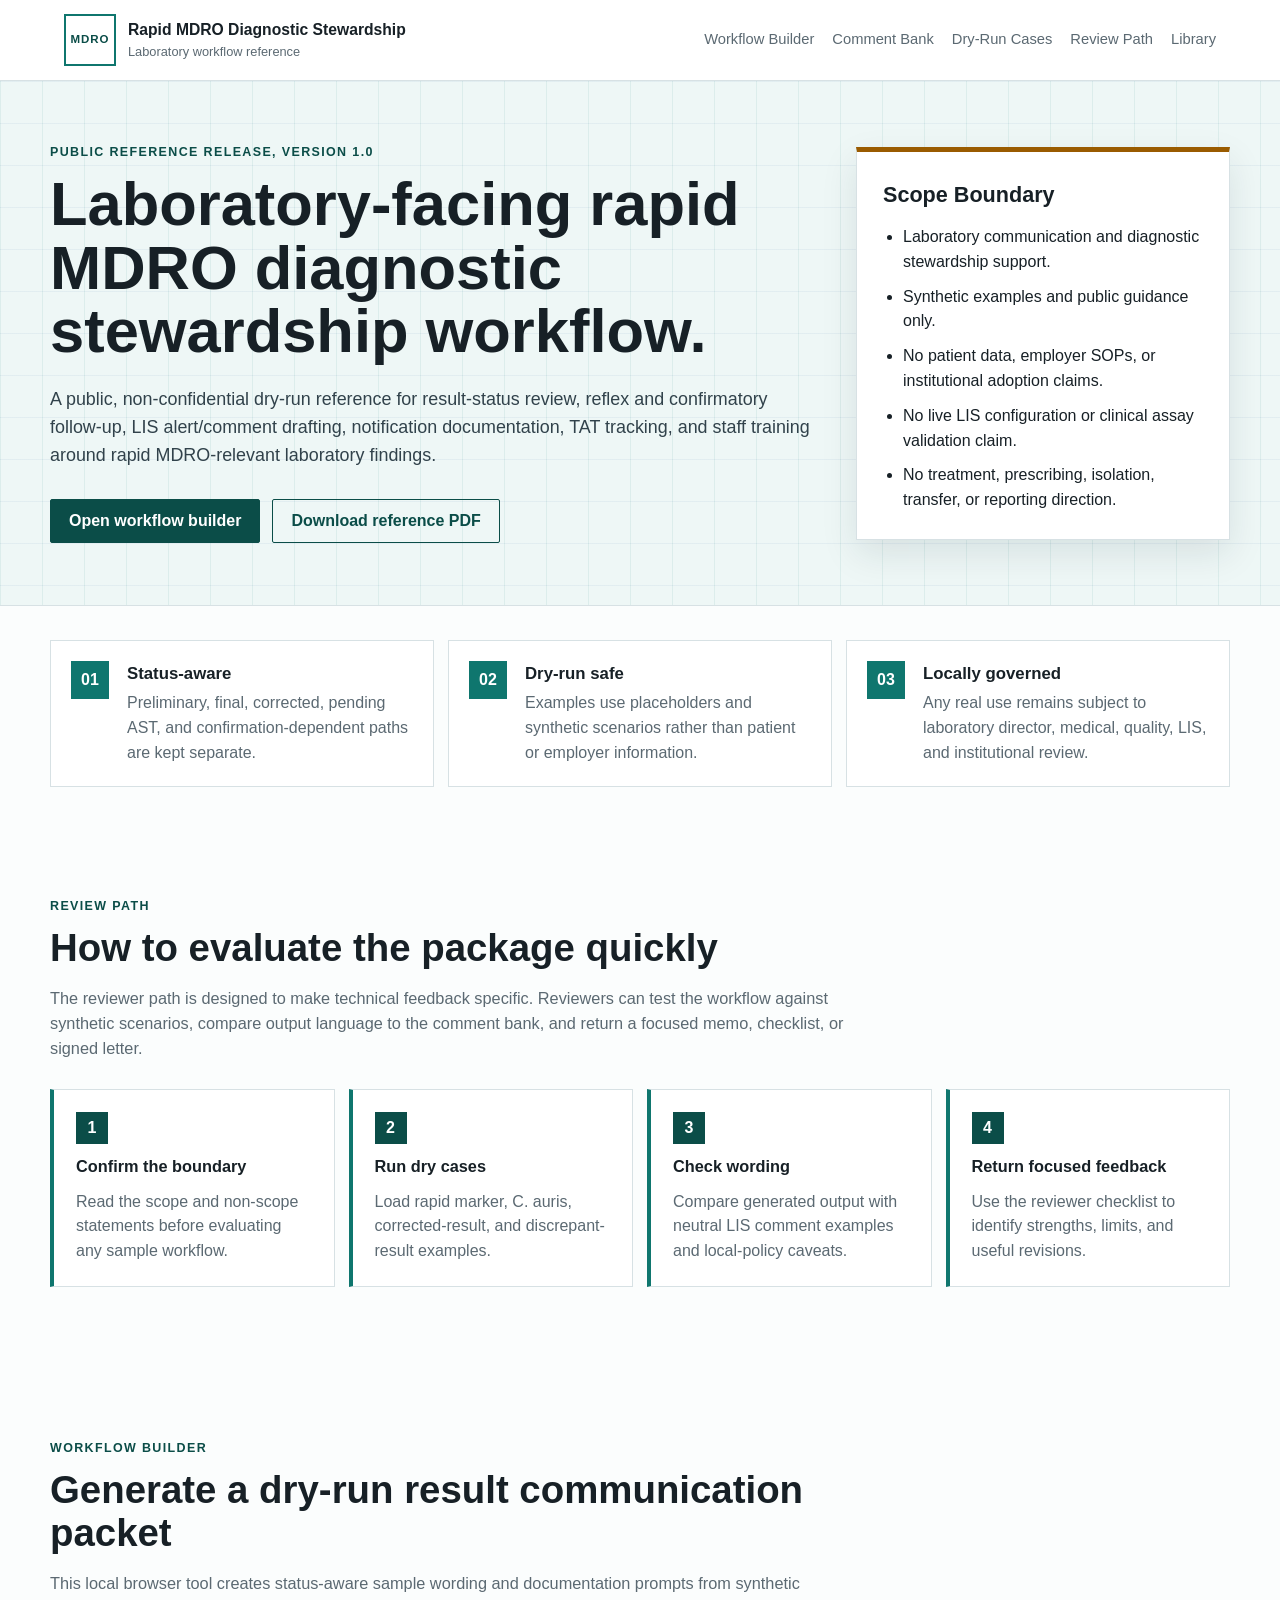
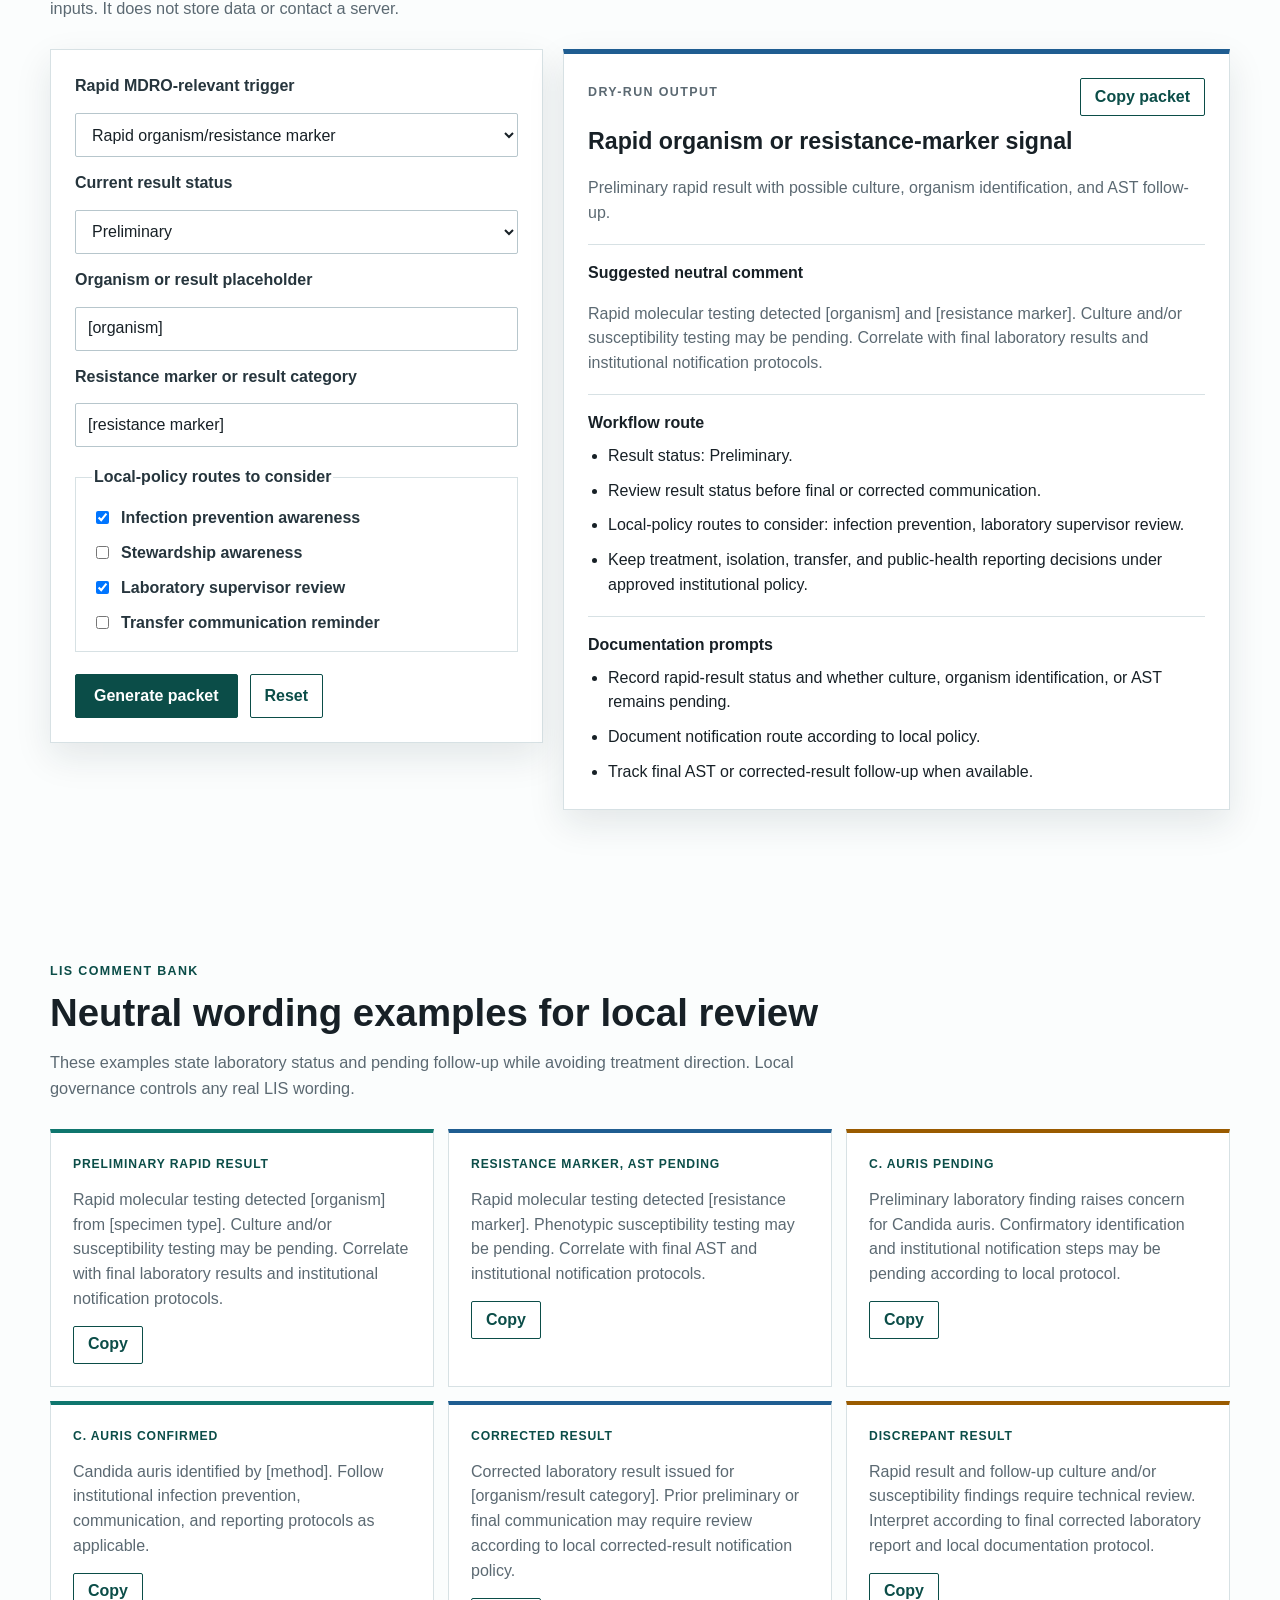
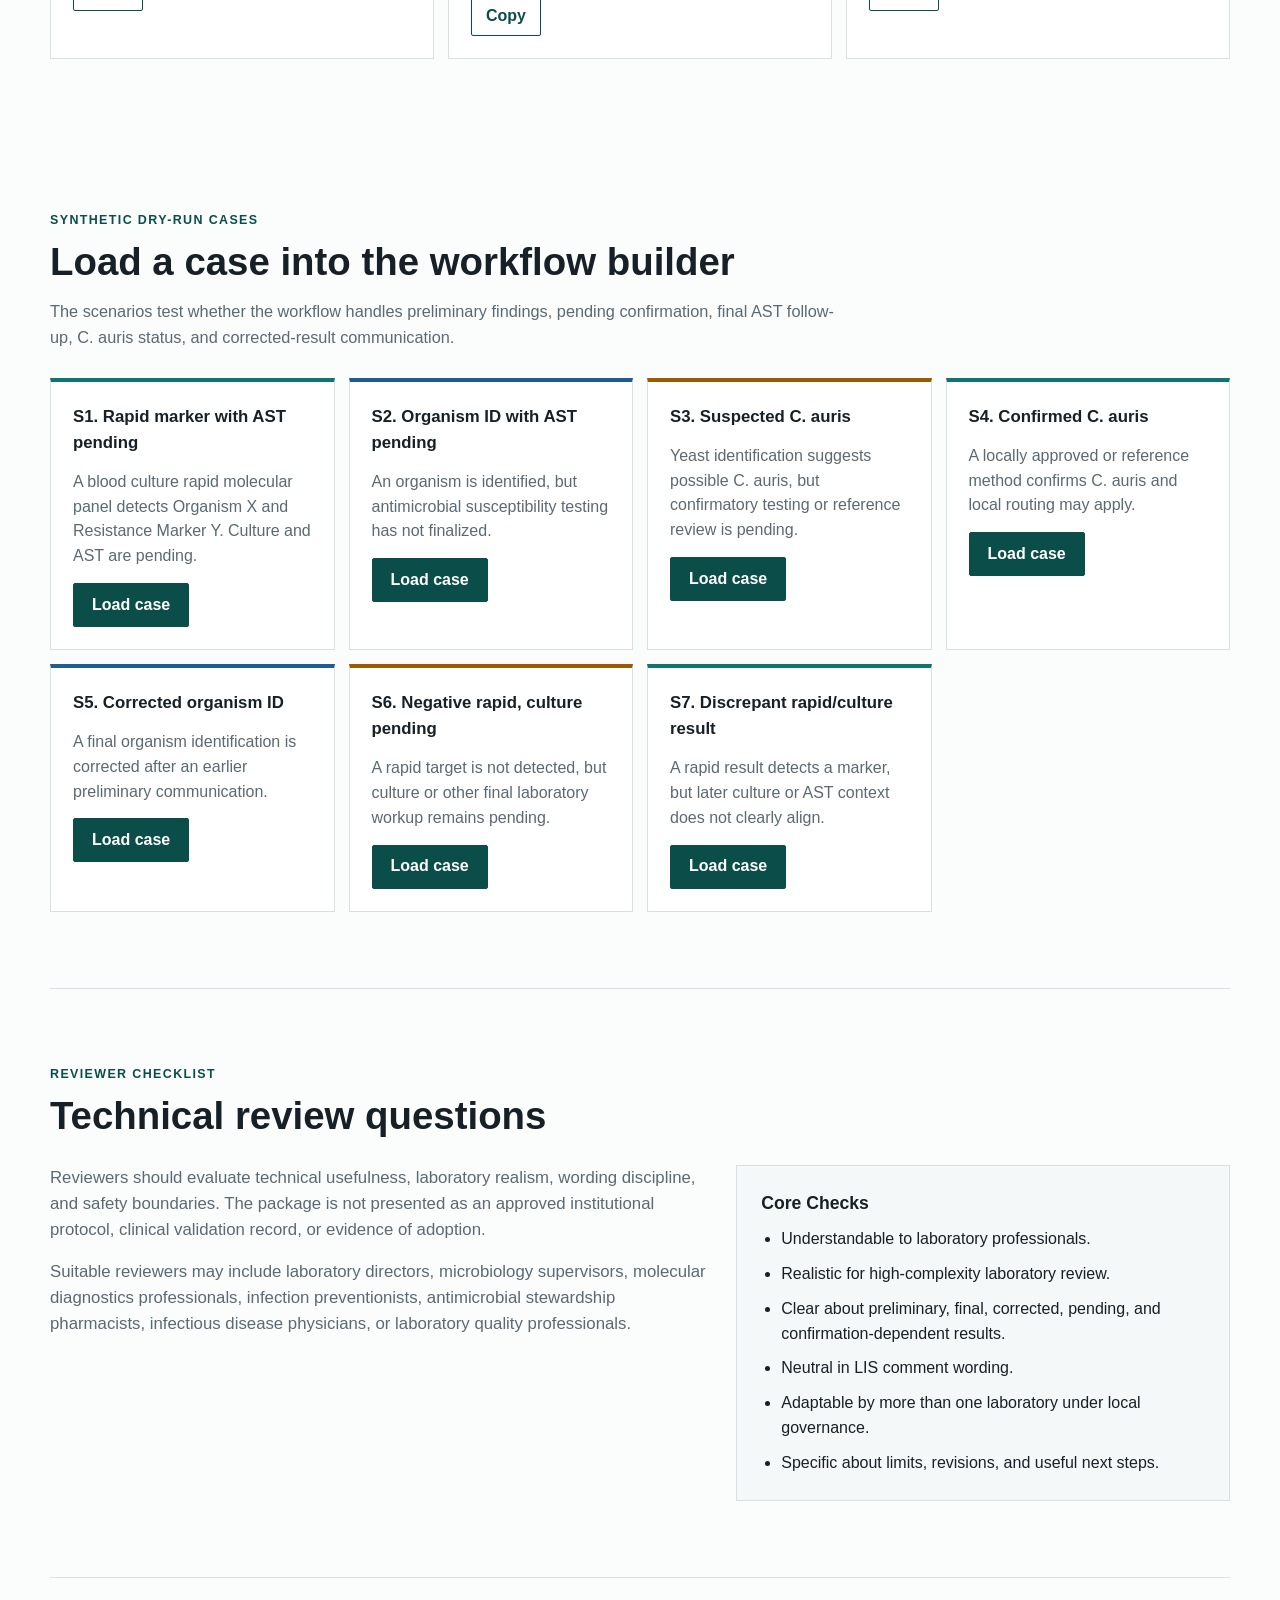
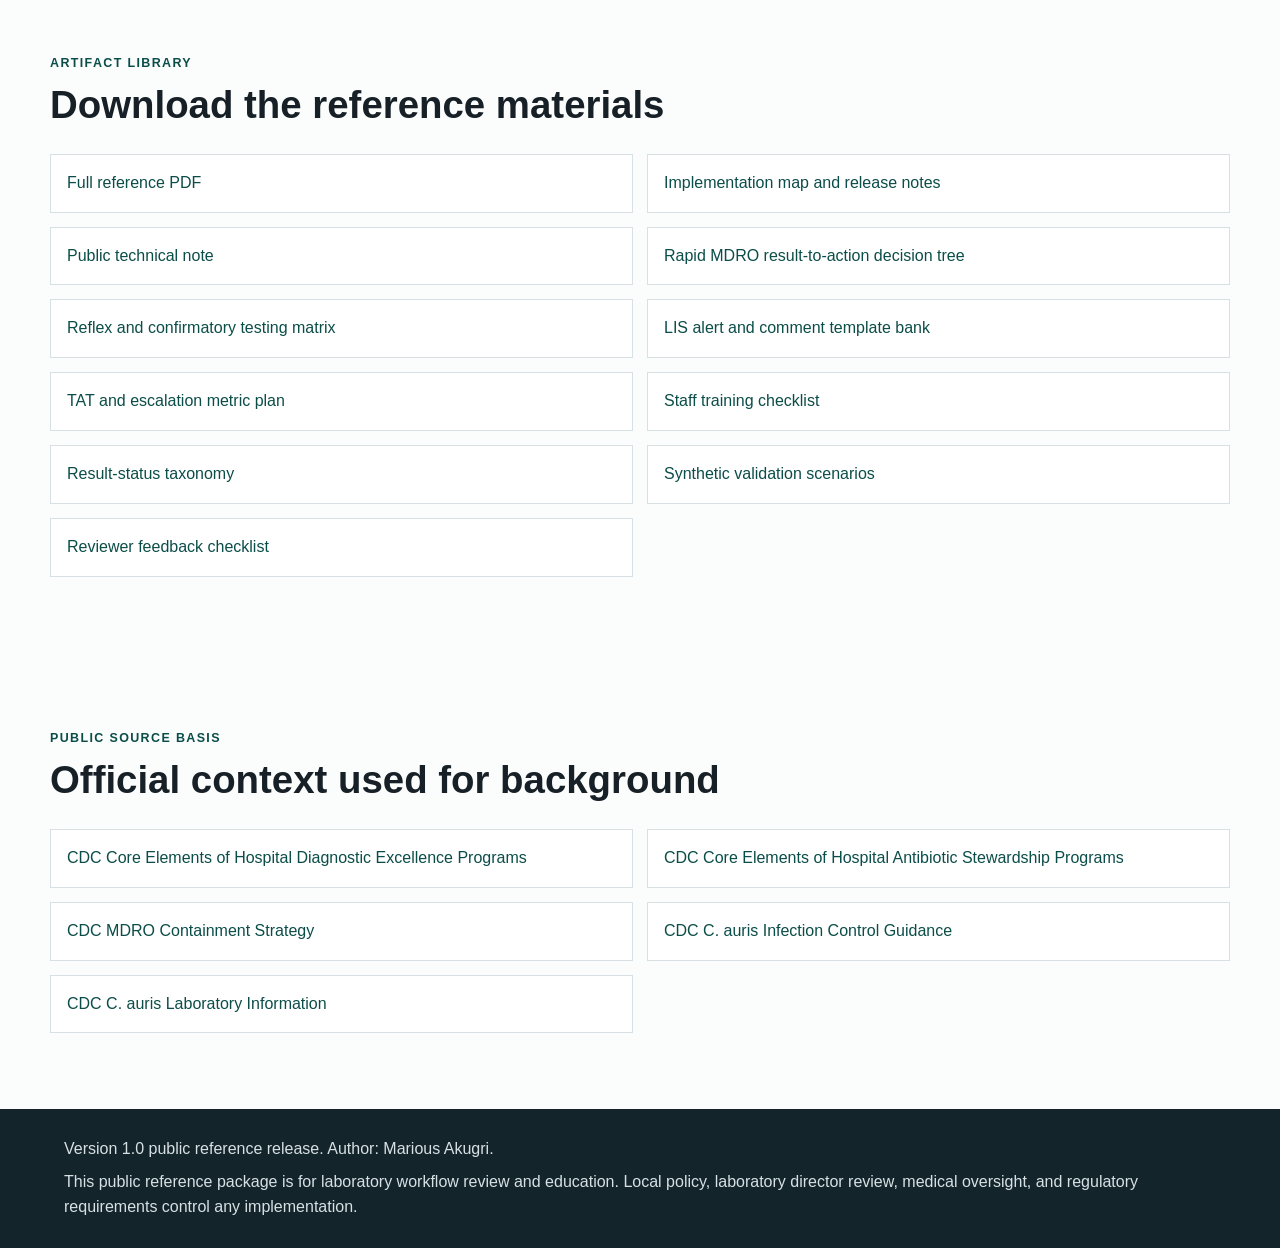
==== index.html @ eff63742 "Initial MDRO stewardship public site" ====
<!doctype html>
<html lang="en">
<head>
  <meta charset="utf-8">
  <meta name="viewport" content="width=device-width, initial-scale=1">
  <title>Rapid MDRO Diagnostic Stewardship Workflow</title>
  <meta name="author" content="Marious Akugri">
  <meta name="theme-color" content="#f4f8f8">
  <meta name="description" content="A laboratory-scoped rapid MDRO diagnostic stewardship workflow, dry-run scenario tool, and LIS alert/comment reference for high-complexity clinical laboratories.">
  <link rel="stylesheet" href="styles.css">
  <script defer src="app.js"></script>
</head>
<body>
  <header class="site-header">
    <a class="brand" href="#top" aria-label="Rapid MDRO Diagnostic Stewardship home">
      <span class="brand-mark" aria-hidden="true">MDRO</span>
      <span>
        <strong>Rapid MDRO Diagnostic Stewardship</strong>
        <small>Laboratory workflow reference</small>
      </span>
    </a>
    <nav aria-label="Primary">
      <a href="#builder">Workflow Builder</a>
      <a href="#comments">Comment Bank</a>
      <a href="#cases">Dry-Run Cases</a>
      <a href="#review-path">Review Path</a>
      <a href="#library">Library</a>
    </nav>
  </header>

  <main id="top">
    <section class="overview-band">
      <div class="overview-grid">
        <div class="overview-copy">
          <p class="eyebrow">Public reference release, version 1.0</p>
          <h1>Laboratory-facing rapid MDRO diagnostic stewardship workflow.</h1>
          <p class="lede">
            A public, non-confidential dry-run reference for result-status review, reflex and
            confirmatory follow-up, LIS alert/comment drafting, notification documentation, TAT
            tracking, and staff training around rapid MDRO-relevant laboratory findings.
          </p>
          <div class="action-row">
            <a class="primary-action" href="#builder">Open workflow builder</a>
            <a class="secondary-action" href="assets/Marious_Akugri_Rapid_MDRO_Diagnostic_Stewardship_Public_Artifact_Suite_v1_0_public_reference_release.pdf">Download reference PDF</a>
          </div>
        </div>
        <aside class="boundary-panel" aria-label="Scope and safety boundary">
          <h2>Scope Boundary</h2>
          <ul>
            <li>Laboratory communication and diagnostic stewardship support.</li>
            <li>Synthetic examples and public guidance only.</li>
            <li>No patient data, employer SOPs, or institutional adoption claims.</li>
            <li>No live LIS configuration or clinical assay validation claim.</li>
            <li>No treatment, prescribing, isolation, transfer, or reporting direction.</li>
          </ul>
        </aside>
      </div>
    </section>

    <section class="content-section summary-strip" aria-label="Current package summary">
      <article>
        <span>01</span>
        <strong>Status-aware</strong>
        <p>Preliminary, final, corrected, pending AST, and confirmation-dependent paths are kept separate.</p>
      </article>
      <article>
        <span>02</span>
        <strong>Dry-run safe</strong>
        <p>Examples use placeholders and synthetic scenarios rather than patient or employer information.</p>
      </article>
      <article>
        <span>03</span>
        <strong>Locally governed</strong>
        <p>Any real use remains subject to laboratory director, medical, quality, LIS, and institutional review.</p>
      </article>
    </section>

    <section class="content-section review-path" id="review-path">
      <div class="section-heading">
        <p class="eyebrow">Review Path</p>
        <h2>How to evaluate the package quickly</h2>
        <p>
          The reviewer path is designed to make technical feedback specific. Reviewers can test
          the workflow against synthetic scenarios, compare output language to the comment bank,
          and return a focused memo, checklist, or signed letter.
        </p>
      </div>

      <div class="path-grid">
        <article>
          <span>1</span>
          <strong>Confirm the boundary</strong>
          <p>Read the scope and non-scope statements before evaluating any sample workflow.</p>
        </article>
        <article>
          <span>2</span>
          <strong>Run dry cases</strong>
          <p>Load rapid marker, C. auris, corrected-result, and discrepant-result examples.</p>
        </article>
        <article>
          <span>3</span>
          <strong>Check wording</strong>
          <p>Compare generated output with neutral LIS comment examples and local-policy caveats.</p>
        </article>
        <article>
          <span>4</span>
          <strong>Return focused feedback</strong>
          <p>Use the reviewer checklist to identify strengths, limits, and useful revisions.</p>
        </article>
      </div>
    </section>

    <section class="content-section" id="builder">
      <div class="section-heading">
        <p class="eyebrow">Workflow Builder</p>
        <h2>Generate a dry-run result communication packet</h2>
        <p>
          This local browser tool creates status-aware sample wording and documentation prompts
          from synthetic inputs. It does not store data or contact a server.
        </p>
      </div>

      <div class="builder-layout">
        <form class="builder-panel" id="workflow-form">
          <label for="trigger">Rapid MDRO-relevant trigger</label>
          <select id="trigger" name="trigger">
            <option value="rapid_marker">Rapid organism/resistance marker</option>
            <option value="ast_pending">Organism identified, AST pending</option>
            <option value="c_auris_pending">Suspected Candida auris, confirmation pending</option>
            <option value="c_auris_confirmed">Confirmed Candida auris result</option>
            <option value="corrected">Corrected or amended laboratory result</option>
            <option value="discrepant">Discrepant rapid/culture-AST finding</option>
            <option value="negative_pending">Negative rapid target, culture pending</option>
          </select>

          <label for="status">Current result status</label>
          <select id="status" name="status">
            <option value="preliminary">Preliminary</option>
            <option value="pending_confirmation">Pending confirmation</option>
            <option value="ast_pending">AST pending</option>
            <option value="final">Final</option>
            <option value="corrected">Corrected</option>
          </select>

          <label for="organism">Organism or result placeholder</label>
          <input id="organism" name="organism" type="text" value="[organism]" maxlength="80">

          <label for="marker">Resistance marker or result category</label>
          <input id="marker" name="marker" type="text" value="[resistance marker]" maxlength="80">

          <fieldset>
            <legend>Local-policy routes to consider</legend>
            <label class="check-row"><input type="checkbox" name="route" value="infection prevention" checked> Infection prevention awareness</label>
            <label class="check-row"><input type="checkbox" name="route" value="antimicrobial stewardship"> Stewardship awareness</label>
            <label class="check-row"><input type="checkbox" name="route" value="laboratory supervisor review" checked> Laboratory supervisor review</label>
            <label class="check-row"><input type="checkbox" name="route" value="transfer communication"> Transfer communication reminder</label>
          </fieldset>

          <div class="button-row">
            <button type="button" id="generate-output">Generate packet</button>
            <button type="button" class="quiet-button" id="reset-builder">Reset</button>
          </div>
        </form>

        <section class="output-panel" aria-live="polite">
          <div class="output-header">
            <p class="eyebrow">Dry-Run Output</p>
            <button type="button" class="quiet-button" data-copy-target="packet-output">Copy packet</button>
          </div>
          <div id="packet-output">
            <h3 id="output-title">Rapid organism or resistance-marker signal</h3>
            <p id="output-summary">Generate a packet to see workflow routing, neutral comment wording, and documentation prompts.</p>
            <div class="output-block">
              <strong>Suggested neutral comment</strong>
              <p id="output-comment">No sample generated yet.</p>
            </div>
            <div class="output-block">
              <strong>Workflow route</strong>
              <ul id="output-route"></ul>
            </div>
            <div class="output-block">
              <strong>Documentation prompts</strong>
              <ul id="output-docs"></ul>
            </div>
          </div>
        </section>
      </div>
    </section>

    <section class="content-section" id="comments">
      <div class="section-heading">
        <p class="eyebrow">LIS Comment Bank</p>
        <h2>Neutral wording examples for local review</h2>
        <p>
          These examples state laboratory status and pending follow-up while avoiding treatment
          direction. Local governance controls any real LIS wording.
        </p>
      </div>

      <div class="comment-bank" id="comment-bank">
        <article>
          <span class="tag">Preliminary rapid result</span>
          <p>Rapid molecular testing detected [organism] from [specimen type]. Culture and/or susceptibility testing may be pending. Correlate with final laboratory results and institutional notification protocols.</p>
          <button type="button" class="quiet-button" data-copy-text="Rapid molecular testing detected [organism] from [specimen type]. Culture and/or susceptibility testing may be pending. Correlate with final laboratory results and institutional notification protocols.">Copy</button>
        </article>
        <article>
          <span class="tag">Resistance marker, AST pending</span>
          <p>Rapid molecular testing detected [resistance marker]. Phenotypic susceptibility testing may be pending. Correlate with final AST and institutional notification protocols.</p>
          <button type="button" class="quiet-button" data-copy-text="Rapid molecular testing detected [resistance marker]. Phenotypic susceptibility testing may be pending. Correlate with final AST and institutional notification protocols.">Copy</button>
        </article>
        <article>
          <span class="tag">C. auris pending</span>
          <p>Preliminary laboratory finding raises concern for Candida auris. Confirmatory identification and institutional notification steps may be pending according to local protocol.</p>
          <button type="button" class="quiet-button" data-copy-text="Preliminary laboratory finding raises concern for Candida auris. Confirmatory identification and institutional notification steps may be pending according to local protocol.">Copy</button>
        </article>
        <article>
          <span class="tag">C. auris confirmed</span>
          <p>Candida auris identified by [method]. Follow institutional infection prevention, communication, and reporting protocols as applicable.</p>
          <button type="button" class="quiet-button" data-copy-text="Candida auris identified by [method]. Follow institutional infection prevention, communication, and reporting protocols as applicable.">Copy</button>
        </article>
        <article>
          <span class="tag">Corrected result</span>
          <p>Corrected laboratory result issued for [organism/result category]. Prior preliminary or final communication may require review according to local corrected-result notification policy.</p>
          <button type="button" class="quiet-button" data-copy-text="Corrected laboratory result issued for [organism/result category]. Prior preliminary or final communication may require review according to local corrected-result notification policy.">Copy</button>
        </article>
        <article>
          <span class="tag">Discrepant result</span>
          <p>Rapid result and follow-up culture and/or susceptibility findings require technical review. Interpret according to final corrected laboratory report and local documentation protocol.</p>
          <button type="button" class="quiet-button" data-copy-text="Rapid result and follow-up culture and/or susceptibility findings require technical review. Interpret according to final corrected laboratory report and local documentation protocol.">Copy</button>
        </article>
      </div>
    </section>

    <section class="content-section" id="cases">
      <div class="section-heading">
        <p class="eyebrow">Synthetic Dry-Run Cases</p>
        <h2>Load a case into the workflow builder</h2>
        <p>
          The scenarios test whether the workflow handles preliminary findings, pending
          confirmation, final AST follow-up, C. auris status, and corrected-result communication.
        </p>
      </div>

      <div class="case-grid">
        <article>
          <h3>S1. Rapid marker with AST pending</h3>
          <p>A blood culture rapid molecular panel detects Organism X and Resistance Marker Y. Culture and AST are pending.</p>
          <button type="button" data-load-case="rapid_marker">Load case</button>
        </article>
        <article>
          <h3>S2. Organism ID with AST pending</h3>
          <p>An organism is identified, but antimicrobial susceptibility testing has not finalized.</p>
          <button type="button" data-load-case="ast_pending">Load case</button>
        </article>
        <article>
          <h3>S3. Suspected C. auris</h3>
          <p>Yeast identification suggests possible C. auris, but confirmatory testing or reference review is pending.</p>
          <button type="button" data-load-case="c_auris_pending">Load case</button>
        </article>
        <article>
          <h3>S4. Confirmed C. auris</h3>
          <p>A locally approved or reference method confirms C. auris and local routing may apply.</p>
          <button type="button" data-load-case="c_auris_confirmed">Load case</button>
        </article>
        <article>
          <h3>S5. Corrected organism ID</h3>
          <p>A final organism identification is corrected after an earlier preliminary communication.</p>
          <button type="button" data-load-case="corrected">Load case</button>
        </article>
        <article>
          <h3>S6. Negative rapid, culture pending</h3>
          <p>A rapid target is not detected, but culture or other final laboratory workup remains pending.</p>
          <button type="button" data-load-case="negative_pending">Load case</button>
        </article>
        <article>
          <h3>S7. Discrepant rapid/culture result</h3>
          <p>A rapid result detects a marker, but later culture or AST context does not clearly align.</p>
          <button type="button" data-load-case="discrepant">Load case</button>
        </article>
      </div>
    </section>

    <section class="content-section" id="review">
      <div class="section-heading">
        <p class="eyebrow">Reviewer Checklist</p>
        <h2>Technical review questions</h2>
      </div>
      <div class="review-layout">
        <div class="review-copy">
          <p>
            Reviewers should evaluate technical usefulness, laboratory realism, wording discipline,
            and safety boundaries. The package is not presented as an approved institutional
            protocol, clinical validation record, or evidence of adoption.
          </p>
          <p>
            Suitable reviewers may include laboratory directors, microbiology supervisors,
            molecular diagnostics professionals, infection preventionists, antimicrobial stewardship
            pharmacists, infectious disease physicians, or laboratory quality professionals.
          </p>
        </div>
        <div class="checklist-panel">
          <h3>Core Checks</h3>
          <ul>
            <li>Understandable to laboratory professionals.</li>
            <li>Realistic for high-complexity laboratory review.</li>
            <li>Clear about preliminary, final, corrected, pending, and confirmation-dependent results.</li>
            <li>Neutral in LIS comment wording.</li>
            <li>Adaptable by more than one laboratory under local governance.</li>
            <li>Specific about limits, revisions, and useful next steps.</li>
          </ul>
        </div>
      </div>
    </section>

    <section class="content-section" id="library">
      <div class="section-heading">
        <p class="eyebrow">Artifact Library</p>
        <h2>Download the reference materials</h2>
      </div>
      <div class="library-list">
        <a href="assets/Marious_Akugri_Rapid_MDRO_Diagnostic_Stewardship_Public_Artifact_Suite_v1_0_public_reference_release.pdf">Full reference PDF</a>
        <a href="assets/00_implementation_map_and_release_notes.md">Implementation map and release notes</a>
        <a href="assets/01_public_technical_note.md">Public technical note</a>
        <a href="assets/02_rapid_mdro_result_to_action_decision_tree.md">Rapid MDRO result-to-action decision tree</a>
        <a href="assets/03_reflex_confirmatory_testing_matrix.md">Reflex and confirmatory testing matrix</a>
        <a href="assets/04_lis_alert_comment_templates.md">LIS alert and comment template bank</a>
        <a href="assets/05_tat_escalation_metric_plan.md">TAT and escalation metric plan</a>
        <a href="assets/06_staff_training_checklist.md">Staff training checklist</a>
        <a href="assets/07_result_status_taxonomy.md">Result-status taxonomy</a>
        <a href="assets/08_synthetic_validation_scenarios.md">Synthetic validation scenarios</a>
        <a href="assets/09_reviewer_feedback_checklist.md">Reviewer feedback checklist</a>
      </div>
    </section>

    <section class="content-section" id="sources">
      <div class="section-heading">
        <p class="eyebrow">Public Source Basis</p>
        <h2>Official context used for background</h2>
      </div>
      <div class="source-list">
        <a href="https://www.cdc.gov/patient-safety/hcp/hospital-dx-excellence/index.html">CDC Core Elements of Hospital Diagnostic Excellence Programs</a>
        <a href="https://www.cdc.gov/antibiotic-use/hcp/core-elements/hospital.html">CDC Core Elements of Hospital Antibiotic Stewardship Programs</a>
        <a href="https://www.cdc.gov/healthcare-associated-infections/php/preventing-mdros/mdro-containment-strategy.html">CDC MDRO Containment Strategy</a>
        <a href="https://www.cdc.gov/candida-auris/hcp/infection-control/index.html">CDC C. auris Infection Control Guidance</a>
        <a href="https://www.cdc.gov/candida-auris/hcp/laboratories/index.html">CDC C. auris Laboratory Information</a>
      </div>
    </section>
  </main>

  <footer class="site-footer">
    <p>Version 1.0 public reference release. Author: Marious Akugri.</p>
    <p>This public reference package is for laboratory workflow review and education. Local policy, laboratory director review, medical oversight, and regulatory requirements control any implementation.</p>
  </footer>
</body>
</html>
---- styles.css ----
:root {
  --ink: #172026;
  --muted: #5b6972;
  --line: #d7e1e4;
  --paper: #ffffff;
  --soft: #f5f8f8;
  --wash: #eef7f6;
  --teal: #0f766e;
  --teal-dark: #0b4d48;
  --blue: #1f5d91;
  --amber: #9a5b00;
  --red: #9f2f2f;
  --shadow: 0 14px 34px rgba(18, 39, 48, 0.1);
}

* {
  box-sizing: border-box;
}

html {
  scroll-behavior: smooth;
}

body {
  margin: 0;
  color: var(--ink);
  background: #fbfdfd;
  font-family: Arial, Helvetica, sans-serif;
  line-height: 1.55;
}

a {
  color: inherit;
}

button,
select,
input {
  font: inherit;
}

.site-header {
  position: sticky;
  top: 0;
  z-index: 10;
  display: flex;
  align-items: center;
  justify-content: space-between;
  gap: 24px;
  padding: 14px clamp(18px, 5vw, 64px);
  background: rgba(255, 255, 255, 0.97);
  border-bottom: 1px solid var(--line);
  backdrop-filter: blur(12px);
}

.brand {
  display: inline-flex;
  align-items: center;
  gap: 12px;
  min-width: 292px;
  text-decoration: none;
}

.brand-mark {
  display: grid;
  place-items: center;
  width: 52px;
  height: 52px;
  border: 2px solid var(--teal);
  color: var(--teal-dark);
  font-size: 0.72rem;
  font-weight: 800;
  letter-spacing: 0.08em;
}

.brand strong,
.brand small {
  display: block;
}

.brand strong {
  font-size: 0.98rem;
}

.brand small {
  color: var(--muted);
  font-size: 0.8rem;
}

nav {
  display: flex;
  align-items: center;
  gap: 18px;
  color: var(--muted);
  font-size: 0.92rem;
  white-space: nowrap;
}

nav a {
  padding: 4px 0;
  border-bottom: 2px solid transparent;
  text-decoration: none;
}

nav a:hover {
  color: var(--teal-dark);
  border-bottom-color: var(--teal);
}

.overview-band {
  background:
    linear-gradient(90deg, rgba(15, 118, 110, 0.08) 0, rgba(15, 118, 110, 0.08) 1px, transparent 1px),
    linear-gradient(180deg, rgba(31, 93, 145, 0.06) 0, rgba(31, 93, 145, 0.06) 1px, transparent 1px),
    var(--wash);
  background-size: 42px 42px;
  border-bottom: 1px solid var(--line);
}

.overview-grid {
  display: grid;
  grid-template-columns: minmax(0, 1.4fr) minmax(320px, 0.68fr);
  gap: 36px;
  align-items: center;
  width: min(1180px, calc(100% - 40px));
  min-height: 520px;
  margin: 0 auto;
  padding: 62px 0;
}

.overview-copy h1 {
  max-width: 850px;
  margin: 0;
  font-size: clamp(2.25rem, 4.8vw, 4.4rem);
  line-height: 1.03;
  font-weight: 800;
  letter-spacing: 0;
}

.eyebrow {
  margin: 0 0 10px;
  color: var(--teal-dark);
  font-size: 0.78rem;
  font-weight: 800;
  letter-spacing: 0.11em;
  text-transform: uppercase;
}

.lede {
  max-width: 760px;
  margin: 24px 0 0;
  color: #31424b;
  font-size: 1.12rem;
}

.action-row,
.button-row {
  display: flex;
  flex-wrap: wrap;
  gap: 12px;
  margin-top: 30px;
}

.primary-action,
.secondary-action,
button {
  display: inline-flex;
  align-items: center;
  justify-content: center;
  min-height: 44px;
  padding: 0 18px;
  border: 1px solid var(--teal-dark);
  border-radius: 2px;
  text-decoration: none;
  font-weight: 700;
  cursor: pointer;
}

.primary-action,
button {
  color: #fff;
  background: var(--teal-dark);
}

.secondary-action,
.quiet-button {
  color: var(--teal-dark);
  background: transparent;
}

.quiet-button {
  min-height: 38px;
  padding: 0 14px;
}

.boundary-panel {
  background: var(--paper);
  border: 1px solid var(--line);
  border-top: 5px solid var(--amber);
  box-shadow: var(--shadow);
  padding: 26px;
}

.boundary-panel h2 {
  margin: 0 0 14px;
  font-size: 1.35rem;
}

.boundary-panel ul,
.checklist-panel ul,
.output-block ul {
  margin: 0;
  padding-left: 20px;
}

.boundary-panel li + li,
.checklist-panel li + li,
.output-block li + li {
  margin-top: 10px;
}

.content-section {
  width: min(1180px, calc(100% - 40px));
  margin: 0 auto;
  padding: 76px 0;
}

.section-heading {
  max-width: 800px;
  margin-bottom: 28px;
}

.section-heading h2 {
  margin: 0;
  font-size: clamp(1.7rem, 3vw, 2.55rem);
  line-height: 1.12;
}

.section-heading p:not(.eyebrow) {
  color: var(--muted);
  font-size: 1.02rem;
}

.summary-strip {
  display: grid;
  grid-template-columns: repeat(3, minmax(0, 1fr));
  gap: 14px;
  padding-top: 34px;
  padding-bottom: 34px;
}

.summary-strip article {
  display: grid;
  grid-template-columns: 42px minmax(0, 1fr);
  gap: 4px 14px;
  align-items: start;
  min-height: 132px;
  padding: 20px;
  background: var(--paper);
  border: 1px solid var(--line);
}

.summary-strip span {
  grid-row: span 2;
  display: grid;
  place-items: center;
  width: 38px;
  height: 38px;
  color: #fff;
  background: var(--teal);
  font-weight: 800;
}

.summary-strip strong {
  font-size: 1.05rem;
}

.path-grid {
  display: grid;
  grid-template-columns: repeat(4, minmax(0, 1fr));
  gap: 14px;
}

.path-grid article {
  display: grid;
  gap: 10px;
  align-content: start;
  min-height: 178px;
  padding: 22px;
  background: var(--paper);
  border: 1px solid var(--line);
  border-left: 4px solid var(--teal);
}

.path-grid span {
  display: grid;
  place-items: center;
  width: 32px;
  height: 32px;
  color: #fff;
  background: var(--teal-dark);
  font-weight: 800;
}

.path-grid strong {
  font-size: 1.02rem;
}

.summary-strip p,
.path-grid p,
.comment-bank p,
.case-grid p,
.review-copy p,
.source-list a,
.library-list a,
.site-footer p {
  margin: 0;
  color: var(--muted);
}

.builder-layout {
  display: grid;
  grid-template-columns: minmax(320px, 0.85fr) minmax(0, 1.15fr);
  gap: 20px;
  align-items: start;
}

.builder-panel,
.output-panel {
  background: var(--paper);
  border: 1px solid var(--line);
  box-shadow: var(--shadow);
}

.builder-panel {
  display: grid;
  gap: 14px;
  padding: 24px;
}

.builder-panel label,
.builder-panel legend {
  color: #26353d;
  font-weight: 700;
}

.builder-panel select,
.builder-panel input[type="text"] {
  width: 100%;
  min-height: 44px;
  padding: 0 12px;
  color: var(--ink);
  background: #fff;
  border: 1px solid #b7c6cc;
  border-radius: 2px;
}

.builder-panel fieldset {
  display: grid;
  gap: 10px;
  margin: 4px 0 0;
  padding: 16px;
  border: 1px solid var(--line);
}

.check-row {
  display: flex;
  align-items: flex-start;
  gap: 9px;
  color: var(--muted);
  font-weight: 400;
}

.check-row input {
  margin-top: 5px;
}

.builder-panel .button-row {
  margin-top: 8px;
}

.output-panel {
  min-height: 100%;
  padding: 24px;
  border-top: 5px solid var(--blue);
}

.output-header {
  display: flex;
  align-items: center;
  justify-content: space-between;
  gap: 16px;
  margin-bottom: 8px;
}

.output-panel h3 {
  margin: 0 0 8px;
  font-size: 1.45rem;
}

.output-panel p {
  color: var(--muted);
}

.output-block {
  margin-top: 18px;
  padding-top: 16px;
  border-top: 1px solid var(--line);
}

.output-block strong {
  display: block;
  margin-bottom: 8px;
}

.comment-bank,
.case-grid,
.library-list,
.source-list {
  display: grid;
  gap: 14px;
}

.comment-bank {
  grid-template-columns: repeat(3, minmax(0, 1fr));
}

.comment-bank article,
.case-grid article {
  display: grid;
  gap: 14px;
  align-content: start;
  min-height: 220px;
  padding: 22px;
  background: var(--paper);
  border: 1px solid var(--line);
}

.comment-bank article:nth-child(3n + 1),
.case-grid article:nth-child(3n + 1) {
  border-top: 4px solid var(--teal);
}

.comment-bank article:nth-child(3n + 2),
.case-grid article:nth-child(3n + 2) {
  border-top: 4px solid var(--blue);
}

.comment-bank article:nth-child(3n),
.case-grid article:nth-child(3n) {
  border-top: 4px solid var(--amber);
}

.tag {
  display: inline-flex;
  width: fit-content;
  color: var(--teal-dark);
  font-size: 0.76rem;
  font-weight: 800;
  letter-spacing: 0.07em;
  text-transform: uppercase;
}

.case-grid {
  grid-template-columns: repeat(4, minmax(0, 1fr));
}

.case-grid h3 {
  margin: 0;
  font-size: 1.05rem;
}

.case-grid button,
.comment-bank button {
  align-self: end;
  justify-self: start;
}

#review {
  border-top: 1px solid var(--line);
  border-bottom: 1px solid var(--line);
}

.review-layout {
  display: grid;
  grid-template-columns: minmax(0, 1fr) minmax(320px, 0.75fr);
  gap: 28px;
}

.review-copy {
  display: grid;
  gap: 16px;
  align-content: start;
  font-size: 1.05rem;
}

.checklist-panel {
  background: var(--soft);
  border: 1px solid var(--line);
  padding: 24px;
}

.checklist-panel h3 {
  margin: 0 0 10px;
  font-size: 1.1rem;
}

.library-list,
.source-list {
  grid-template-columns: repeat(2, minmax(0, 1fr));
}

.library-list a,
.source-list a {
  display: block;
  min-height: 58px;
  padding: 16px;
  color: var(--teal-dark);
  background: var(--paper);
  border: 1px solid var(--line);
  text-decoration: none;
}

.library-list a:hover,
.source-list a:hover {
  border-color: var(--teal);
}

.site-footer {
  display: grid;
  gap: 8px;
  padding: 28px clamp(20px, 5vw, 64px);
  background: #14242b;
}

.site-footer p {
  max-width: 1180px;
  color: #d7e1e4;
}

@media (max-width: 1040px) {
  .site-header {
    align-items: flex-start;
    flex-direction: column;
  }

  nav {
    width: 100%;
    overflow-x: auto;
    padding-bottom: 4px;
  }

  .overview-grid,
  .builder-layout,
  .review-layout {
    grid-template-columns: 1fr;
  }

  .comment-bank {
    grid-template-columns: repeat(2, minmax(0, 1fr));
  }

  .case-grid {
    grid-template-columns: repeat(2, minmax(0, 1fr));
  }

  .path-grid {
    grid-template-columns: repeat(2, minmax(0, 1fr));
  }
}

@media (max-width: 720px) {
  .brand {
    min-width: 0;
  }

  nav {
    flex-wrap: wrap;
    gap: 8px 14px;
    overflow-x: visible;
    white-space: normal;
  }

  nav a {
    font-size: 0.9rem;
  }

  .overview-grid,
  .content-section {
    width: min(100% - 28px, 1180px);
  }

  .overview-grid {
    min-height: auto;
    padding: 50px 0;
  }

  .overview-copy h1 {
    font-size: clamp(2.15rem, 11vw, 2.9rem);
  }

  .summary-strip,
  .path-grid,
  .comment-bank,
  .case-grid,
  .library-list,
  .source-list {
    grid-template-columns: 1fr;
  }

  .summary-strip article,
  .comment-bank article,
  .case-grid article {
    min-height: 0;
  }

  .content-section {
    padding: 58px 0;
  }

  .output-header {
    align-items: flex-start;
    flex-direction: column;
  }

  .primary-action,
  .secondary-action,
  button {
    width: 100%;
  }
}
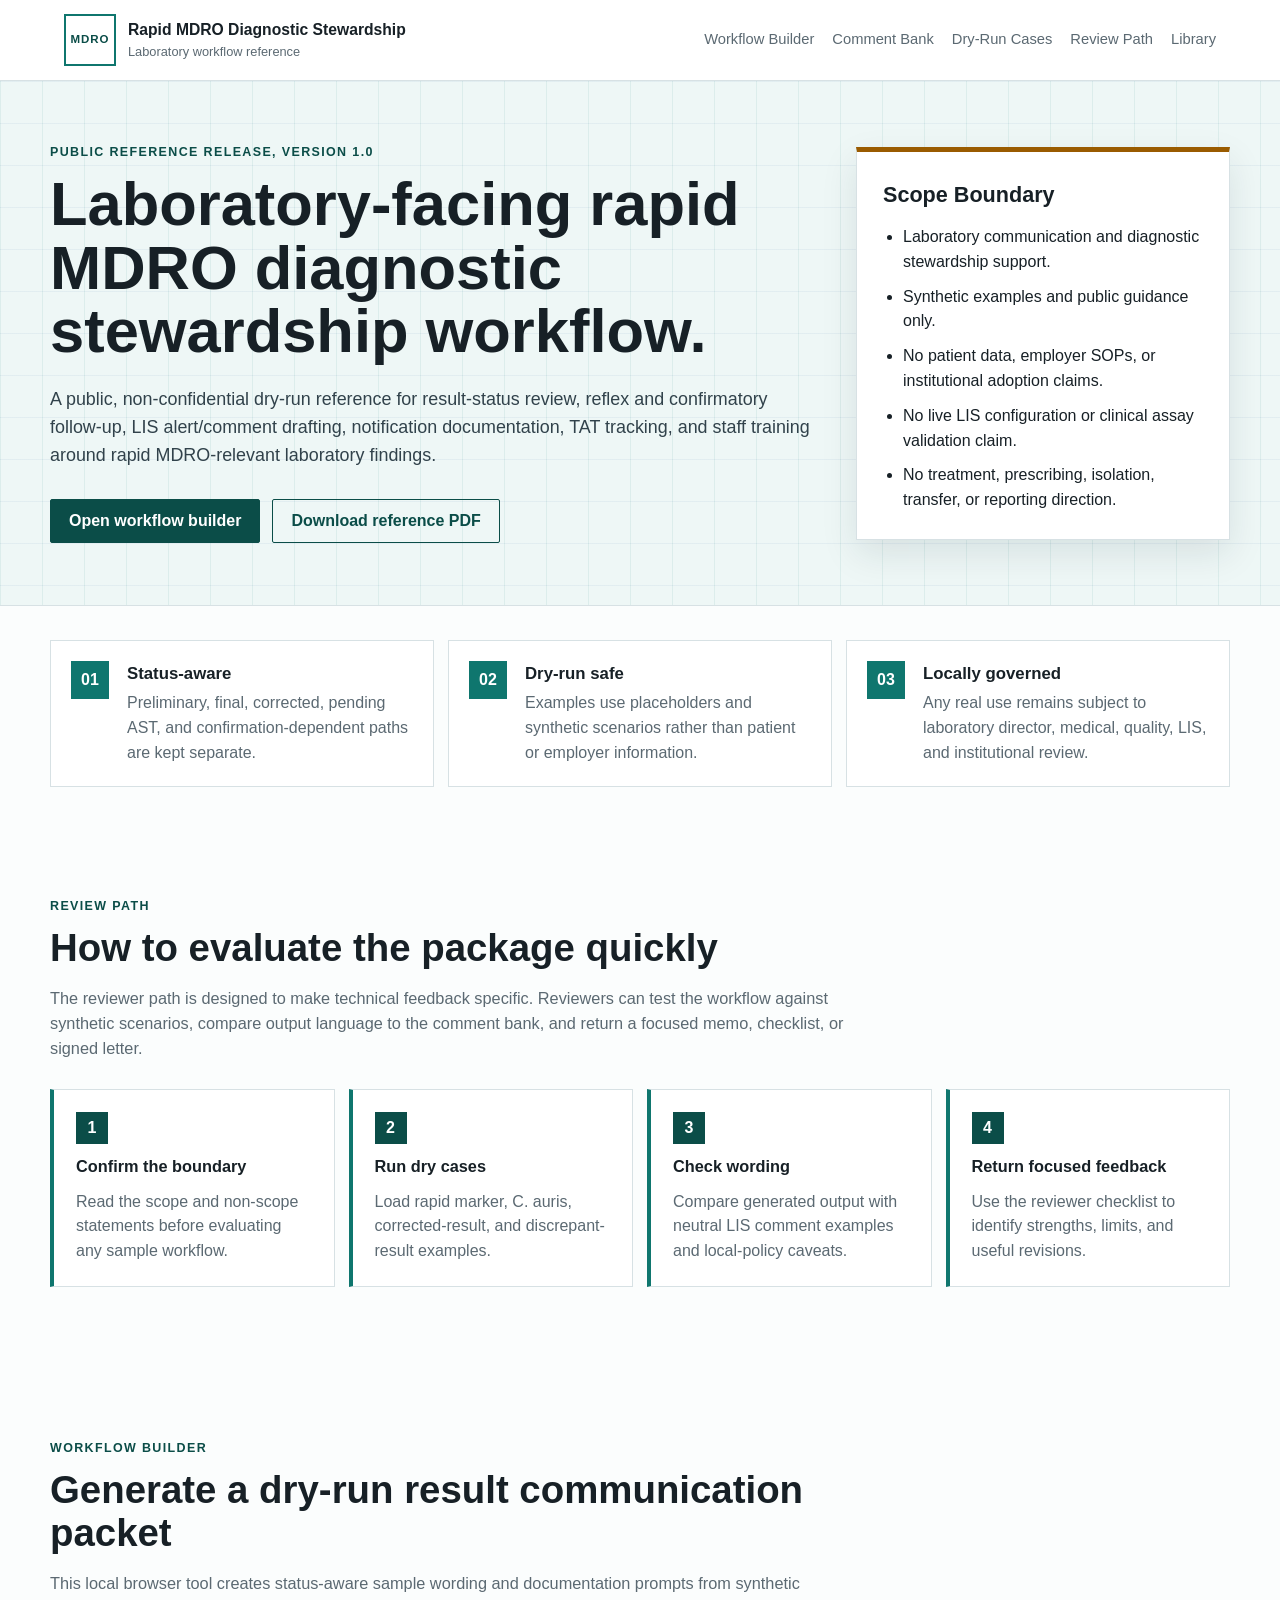
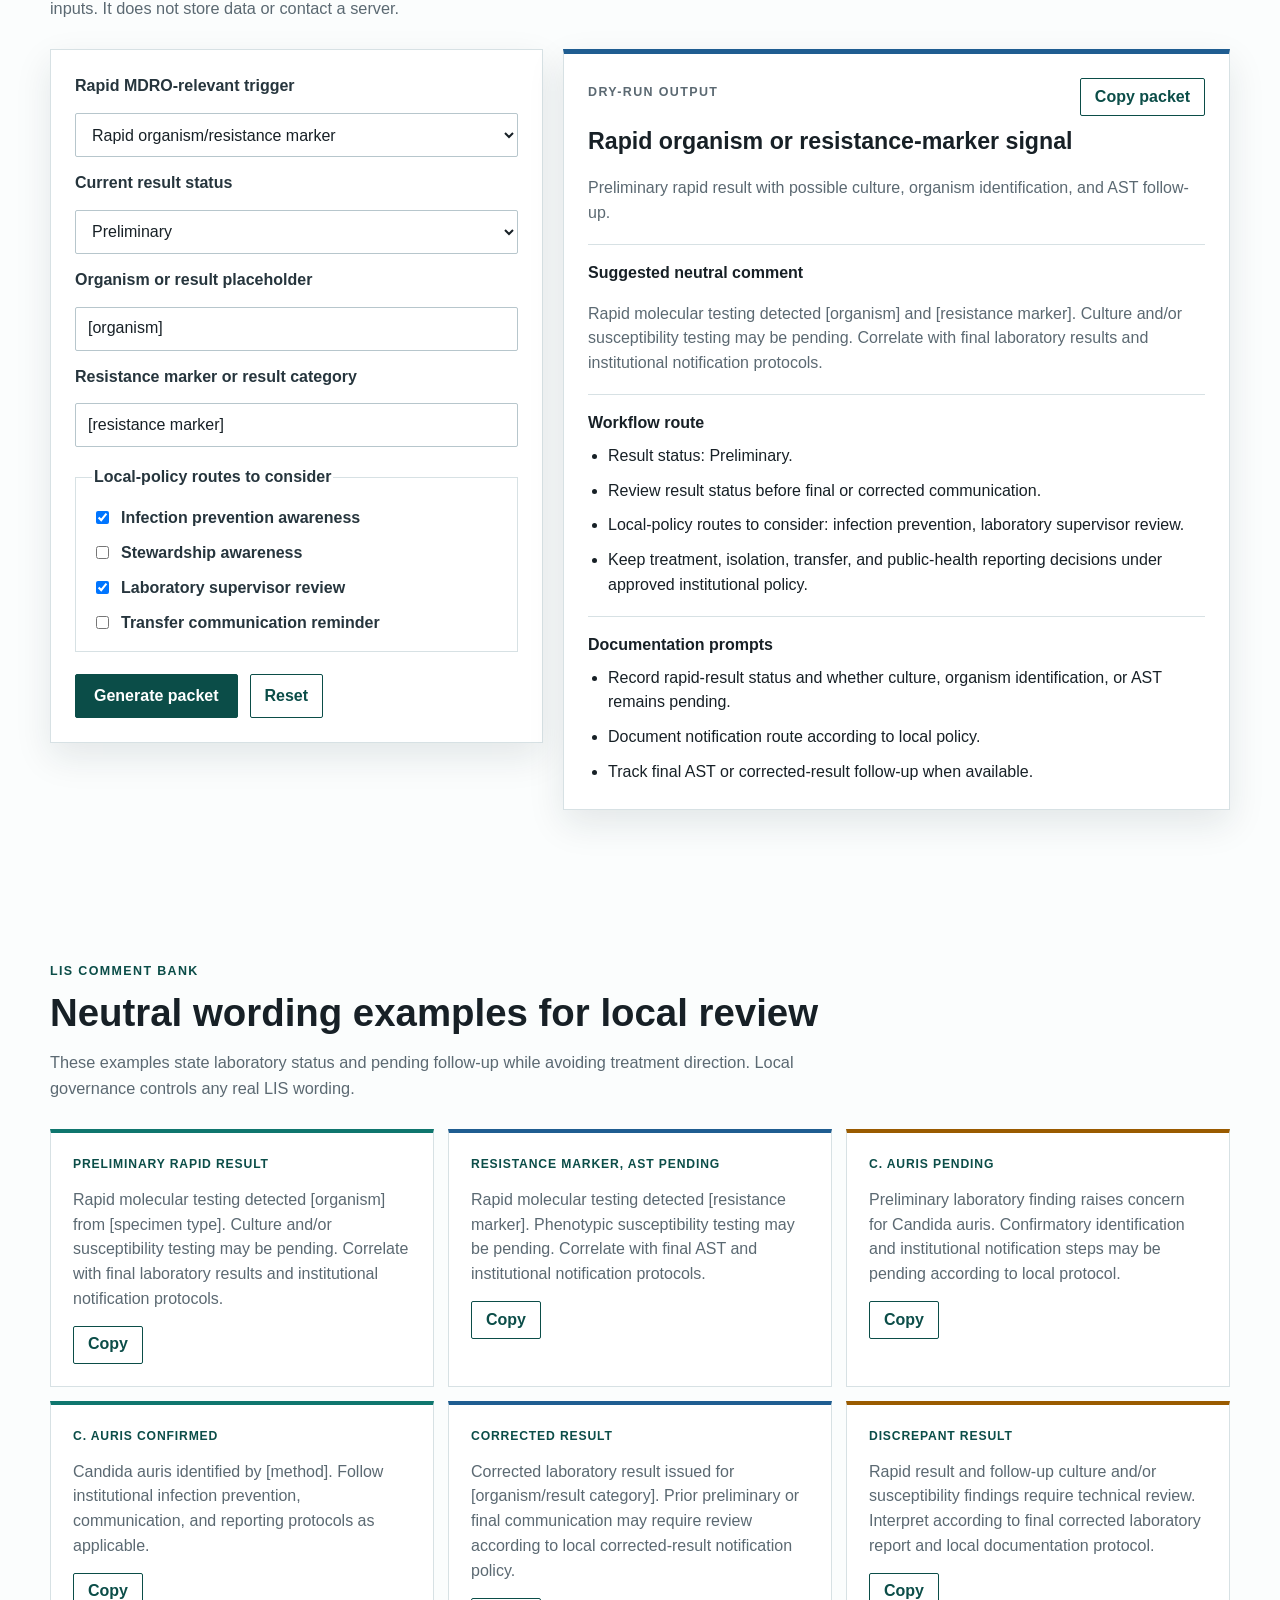
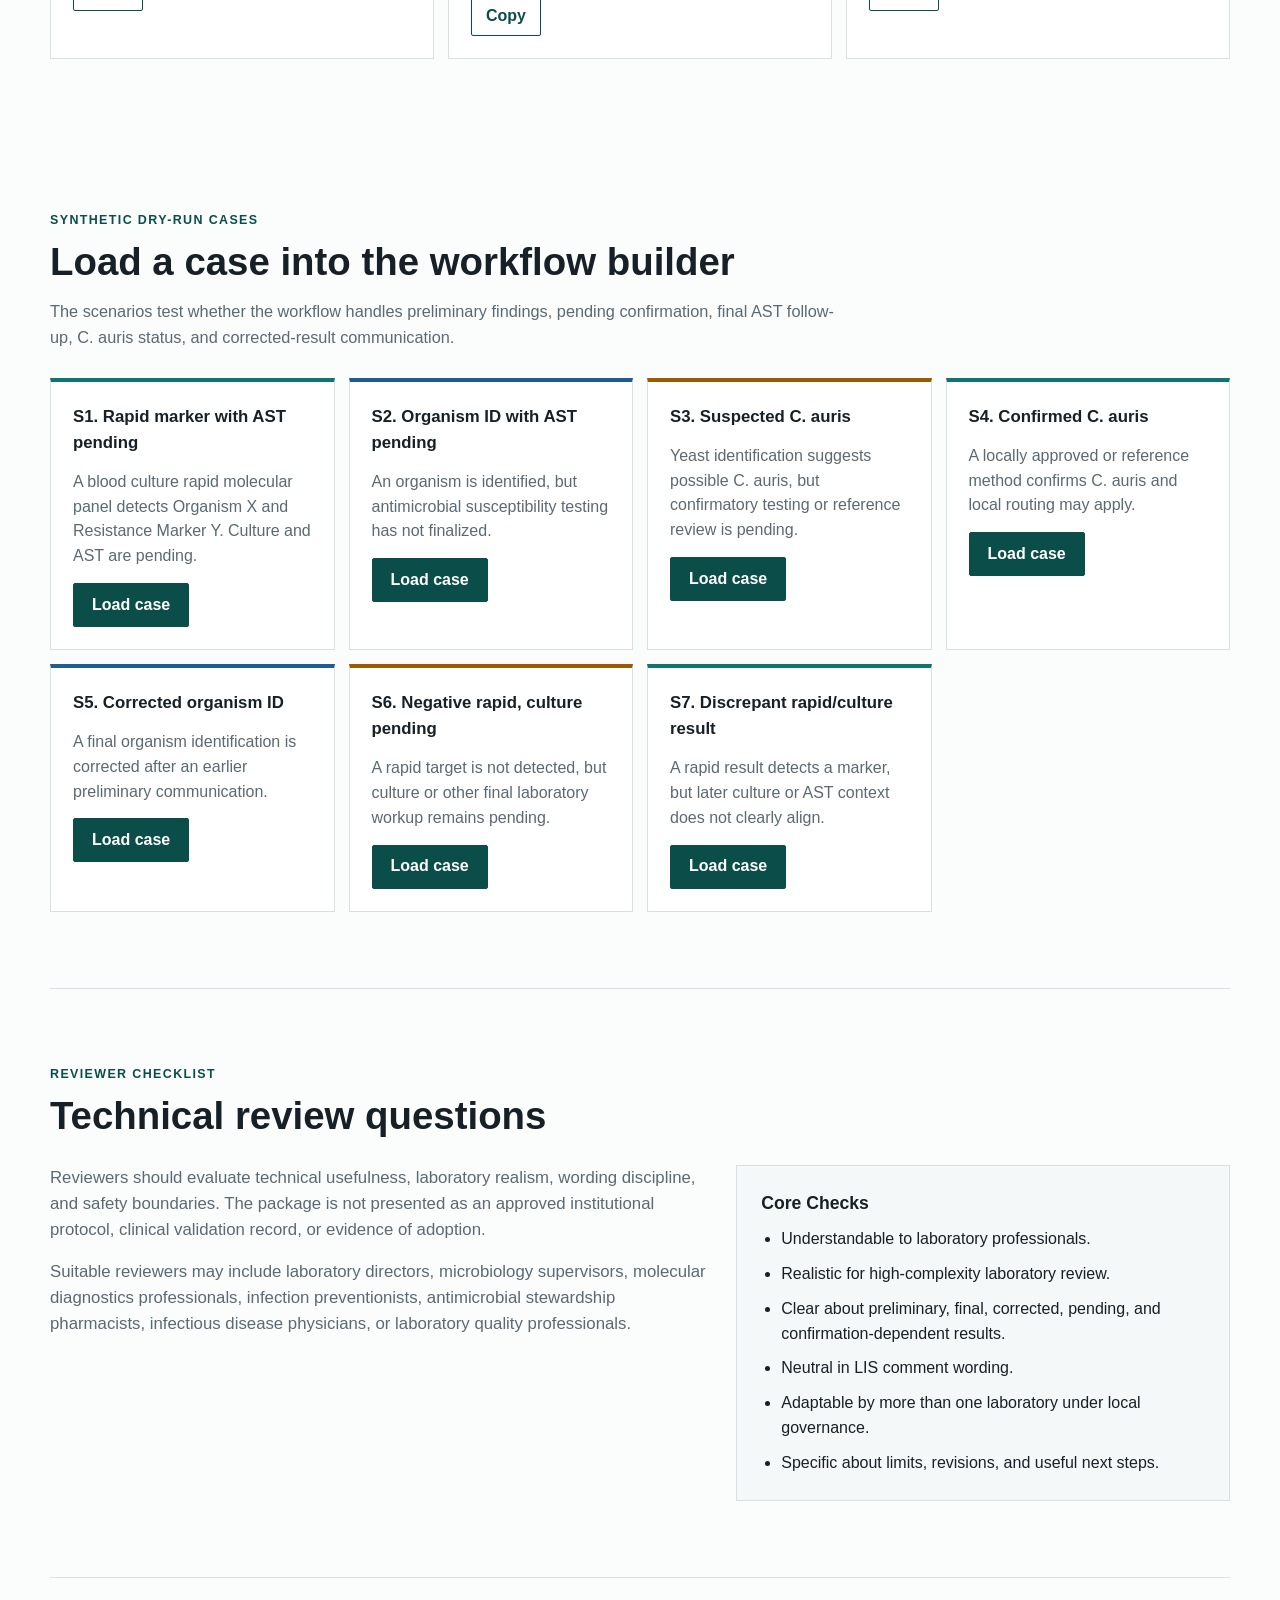
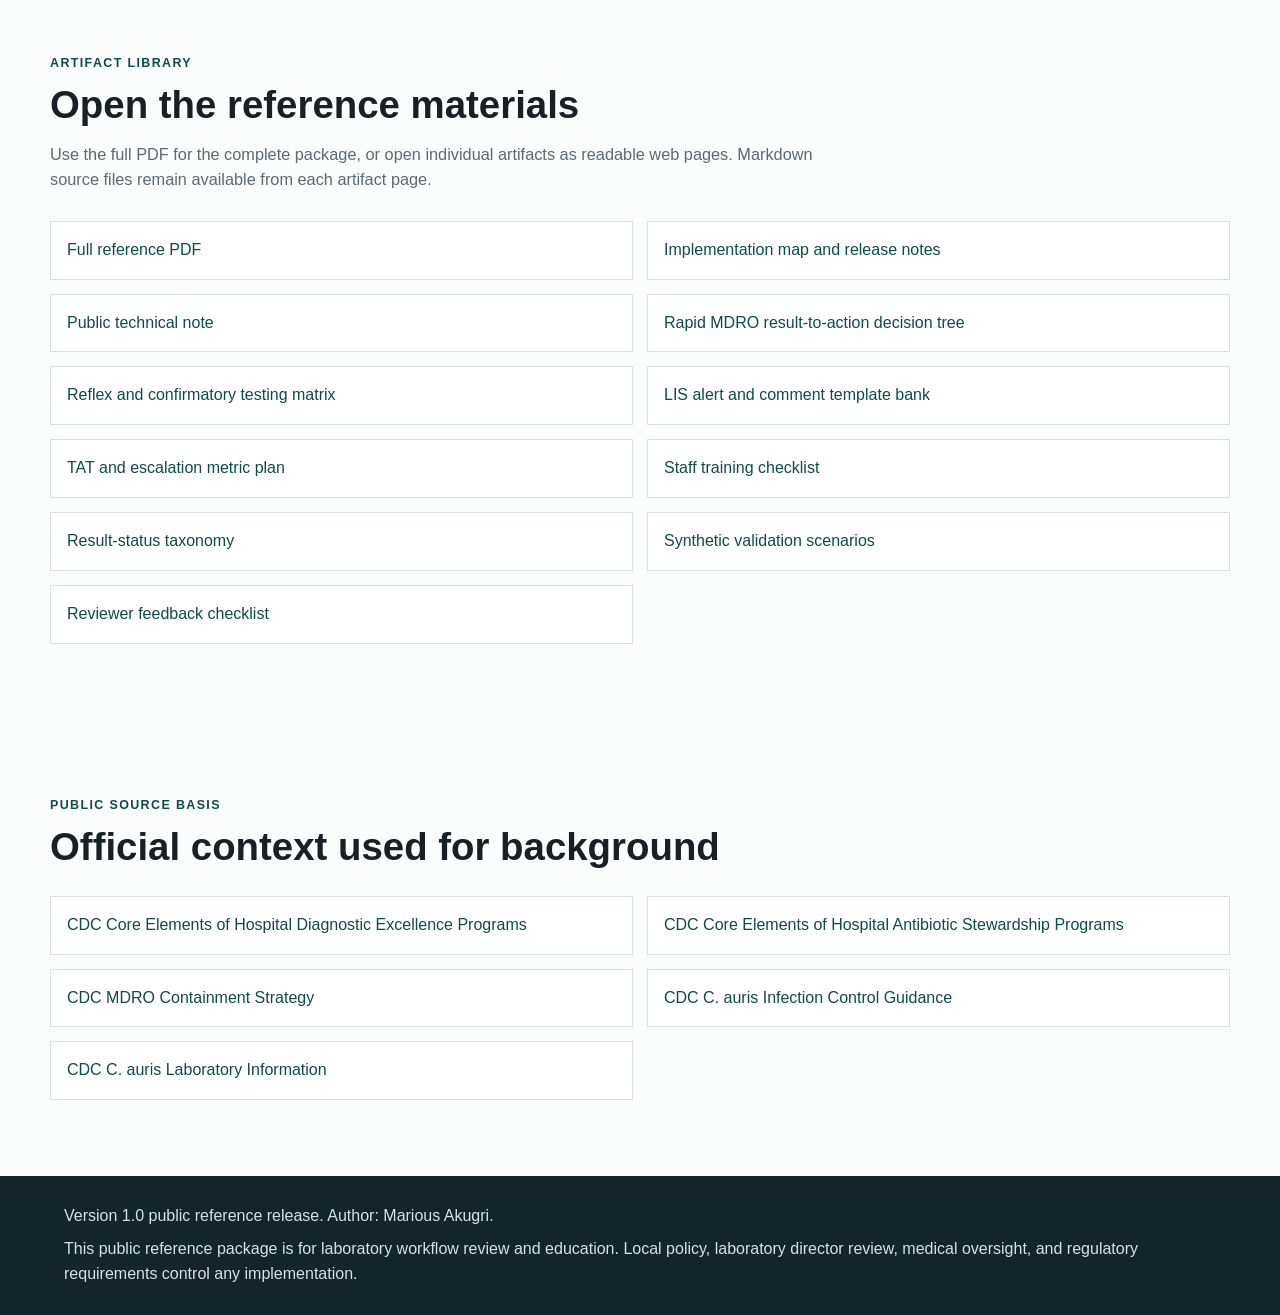
==== commit 3acd1d55: "Render artifact library as HTML pages" ====
--- a/index.html
+++ b/index.html
@@ -315,20 +315,24 @@
     <section class="content-section" id="library">
       <div class="section-heading">
         <p class="eyebrow">Artifact Library</p>
-        <h2>Download the reference materials</h2>
+        <h2>Open the reference materials</h2>
+        <p>
+          Use the full PDF for the complete package, or open individual artifacts as readable
+          web pages. Markdown source files remain available from each artifact page.
+        </p>
       </div>
       <div class="library-list">
         <a href="assets/Marious_Akugri_Rapid_MDRO_Diagnostic_Stewardship_Public_Artifact_Suite_v1_0_public_reference_release.pdf">Full reference PDF</a>
-        <a href="assets/00_implementation_map_and_release_notes.md">Implementation map and release notes</a>
-        <a href="assets/01_public_technical_note.md">Public technical note</a>
-        <a href="assets/02_rapid_mdro_result_to_action_decision_tree.md">Rapid MDRO result-to-action decision tree</a>
-        <a href="assets/03_reflex_confirmatory_testing_matrix.md">Reflex and confirmatory testing matrix</a>
-        <a href="assets/04_lis_alert_comment_templates.md">LIS alert and comment template bank</a>
-        <a href="assets/05_tat_escalation_metric_plan.md">TAT and escalation metric plan</a>
-        <a href="assets/06_staff_training_checklist.md">Staff training checklist</a>
-        <a href="assets/07_result_status_taxonomy.md">Result-status taxonomy</a>
-        <a href="assets/08_synthetic_validation_scenarios.md">Synthetic validation scenarios</a>
-        <a href="assets/09_reviewer_feedback_checklist.md">Reviewer feedback checklist</a>
+        <a href="artifact.html?doc=implementation-map">Implementation map and release notes</a>
+        <a href="artifact.html?doc=public-technical-note">Public technical note</a>
+        <a href="artifact.html?doc=decision-tree">Rapid MDRO result-to-action decision tree</a>
+        <a href="artifact.html?doc=reflex-matrix">Reflex and confirmatory testing matrix</a>
+        <a href="artifact.html?doc=lis-comments">LIS alert and comment template bank</a>
+        <a href="artifact.html?doc=tat-metrics">TAT and escalation metric plan</a>
+        <a href="artifact.html?doc=training-checklist">Staff training checklist</a>
+        <a href="artifact.html?doc=status-taxonomy">Result-status taxonomy</a>
+        <a href="artifact.html?doc=synthetic-scenarios">Synthetic validation scenarios</a>
+        <a href="artifact.html?doc=reviewer-checklist">Reviewer feedback checklist</a>
       </div>
     </section>
 
--- a/styles.css
+++ b/styles.css
@@ -40,9 +40,6 @@
 }
 
 .site-header {
-  position: sticky;
-  top: 0;
-  z-index: 10;
   display: flex;
   align-items: center;
   justify-content: space-between;
@@ -525,6 +522,131 @@
   border-color: var(--teal);
 }
 
+.artifact-main {
+  width: min(1060px, calc(100% - 40px));
+  margin: 0 auto;
+}
+
+.artifact-hero {
+  padding: 64px 0 34px;
+  border-bottom: 1px solid var(--line);
+}
+
+.artifact-hero h1 {
+  max-width: 900px;
+  margin: 0;
+  font-size: clamp(2rem, 4.2vw, 3.5rem);
+  line-height: 1.08;
+  letter-spacing: 0;
+}
+
+.artifact-hero p:not(.eyebrow) {
+  max-width: 760px;
+  color: var(--muted);
+  font-size: 1.06rem;
+}
+
+.artifact-content {
+  padding: 44px 0 78px;
+  font-family: Georgia, "Times New Roman", Times, serif;
+  font-size: 1.02rem;
+  line-height: 1.72;
+}
+
+.artifact-content h2,
+.artifact-content h3,
+.artifact-content h4,
+.artifact-content h5 {
+  margin: 1.65em 0 0.55em;
+  color: var(--ink);
+  font-family: Arial, Helvetica, sans-serif;
+  line-height: 1.2;
+  letter-spacing: 0;
+}
+
+.artifact-content h2 {
+  font-size: 2rem;
+}
+
+.artifact-content h3 {
+  font-size: 1.42rem;
+}
+
+.artifact-content h4,
+.artifact-content h5 {
+  font-size: 1.08rem;
+}
+
+.artifact-content p {
+  max-width: 820px;
+  margin: 0 0 1em;
+}
+
+.artifact-content ul,
+.artifact-content ol {
+  max-width: 820px;
+  margin: 0 0 1.1em 1.3em;
+  padding: 0;
+}
+
+.artifact-content li + li {
+  margin-top: 0.32em;
+}
+
+.artifact-content code {
+  padding: 0.08em 0.25em;
+  background: var(--soft);
+  border: 1px solid var(--line);
+  border-radius: 2px;
+  font-family: "Courier New", Courier, monospace;
+  font-size: 0.92em;
+}
+
+.artifact-content pre {
+  max-width: 920px;
+  overflow-x: auto;
+  padding: 16px;
+  background: #12212a;
+  color: #edf7f7;
+  border-radius: 2px;
+}
+
+.artifact-content pre code {
+  padding: 0;
+  color: inherit;
+  background: transparent;
+  border: 0;
+}
+
+.table-wrap {
+  max-width: 100%;
+  margin: 1.2em 0 1.5em;
+  overflow-x: auto;
+  border: 1px solid var(--line);
+}
+
+.artifact-content table {
+  width: 100%;
+  min-width: 760px;
+  border-collapse: collapse;
+  font-family: Arial, Helvetica, sans-serif;
+  font-size: 0.9rem;
+  line-height: 1.42;
+}
+
+.artifact-content th,
+.artifact-content td {
+  padding: 12px;
+  text-align: left;
+  vertical-align: top;
+  border: 1px solid var(--line);
+}
+
+.artifact-content th {
+  background: var(--wash);
+  color: var(--teal-dark);
+}
+
 .site-footer {
   display: grid;
   gap: 8px;
@@ -627,4 +749,17 @@
   button {
     width: 100%;
   }
-}
+
+  .artifact-main {
+    width: min(100% - 28px, 1060px);
+  }
+
+  .artifact-hero {
+    padding-top: 46px;
+  }
+
+  .artifact-content {
+    padding-top: 32px;
+    font-size: 0.98rem;
+  }
+}
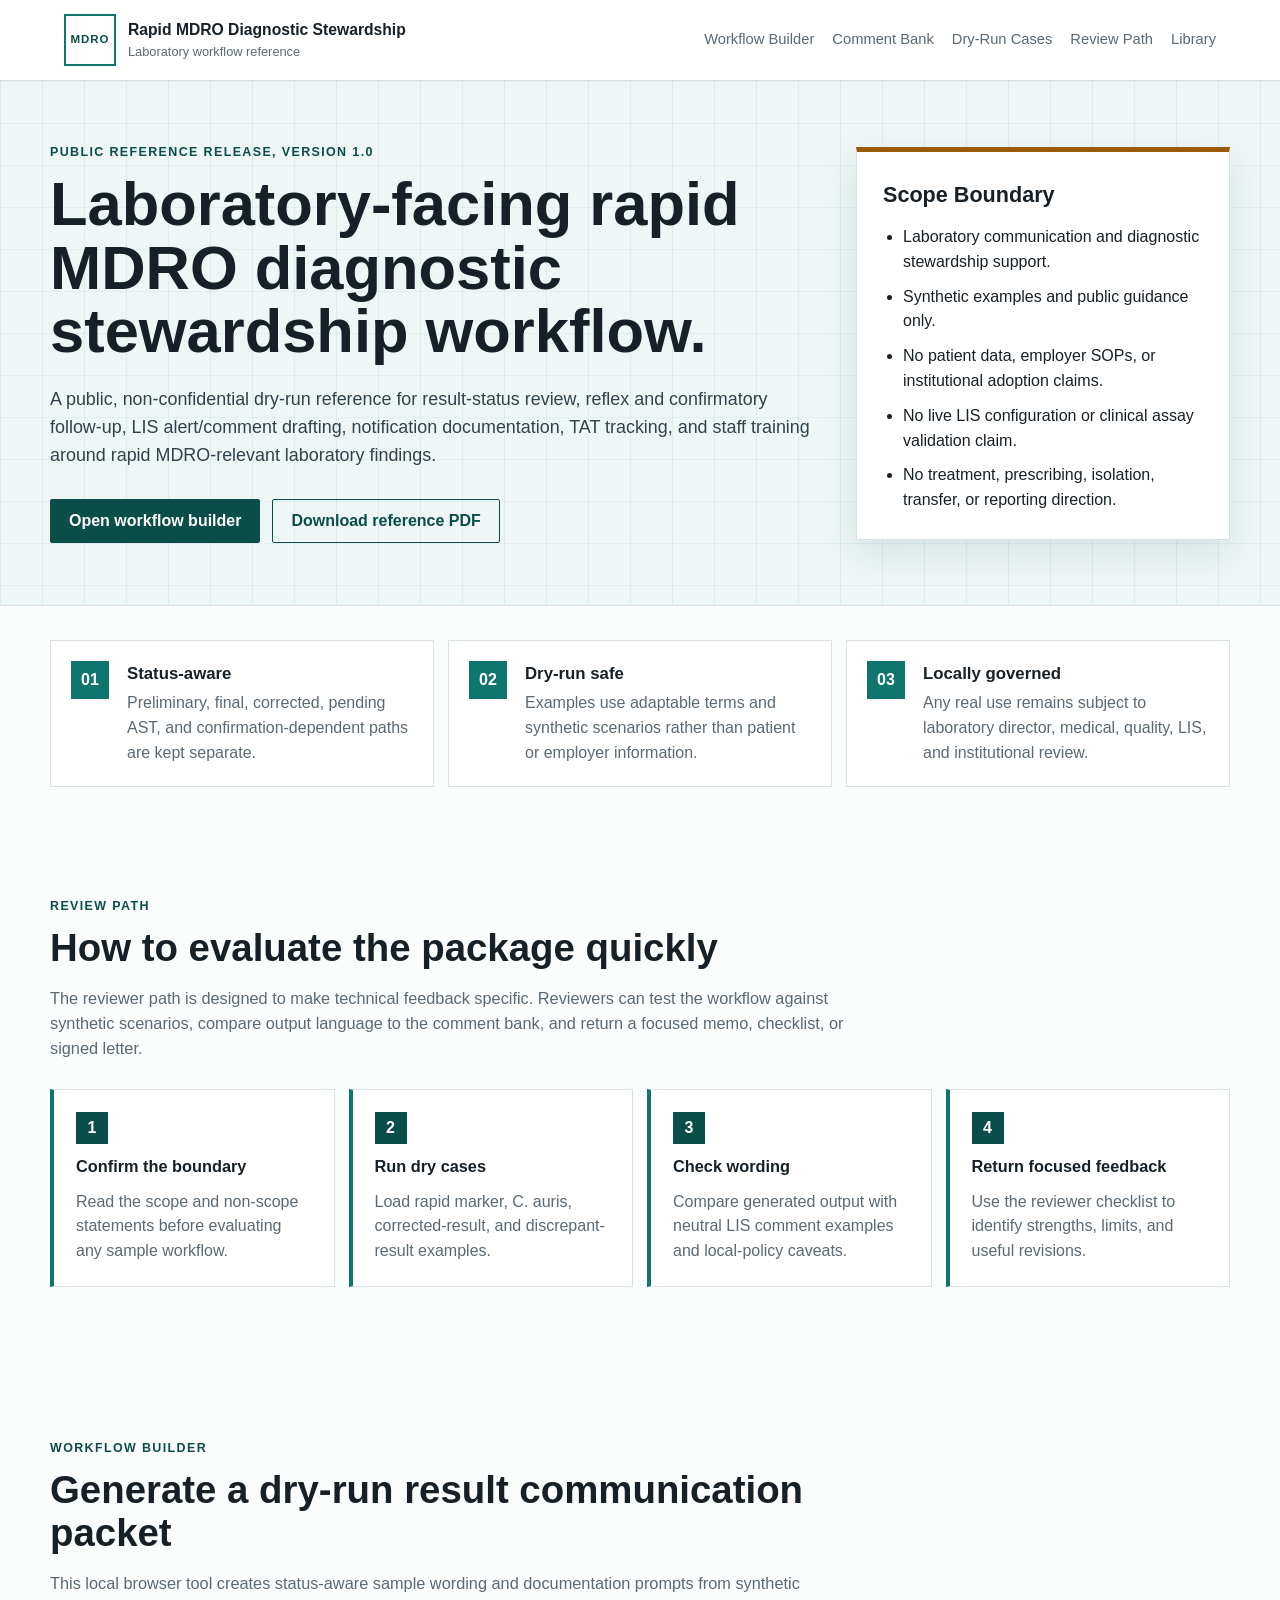
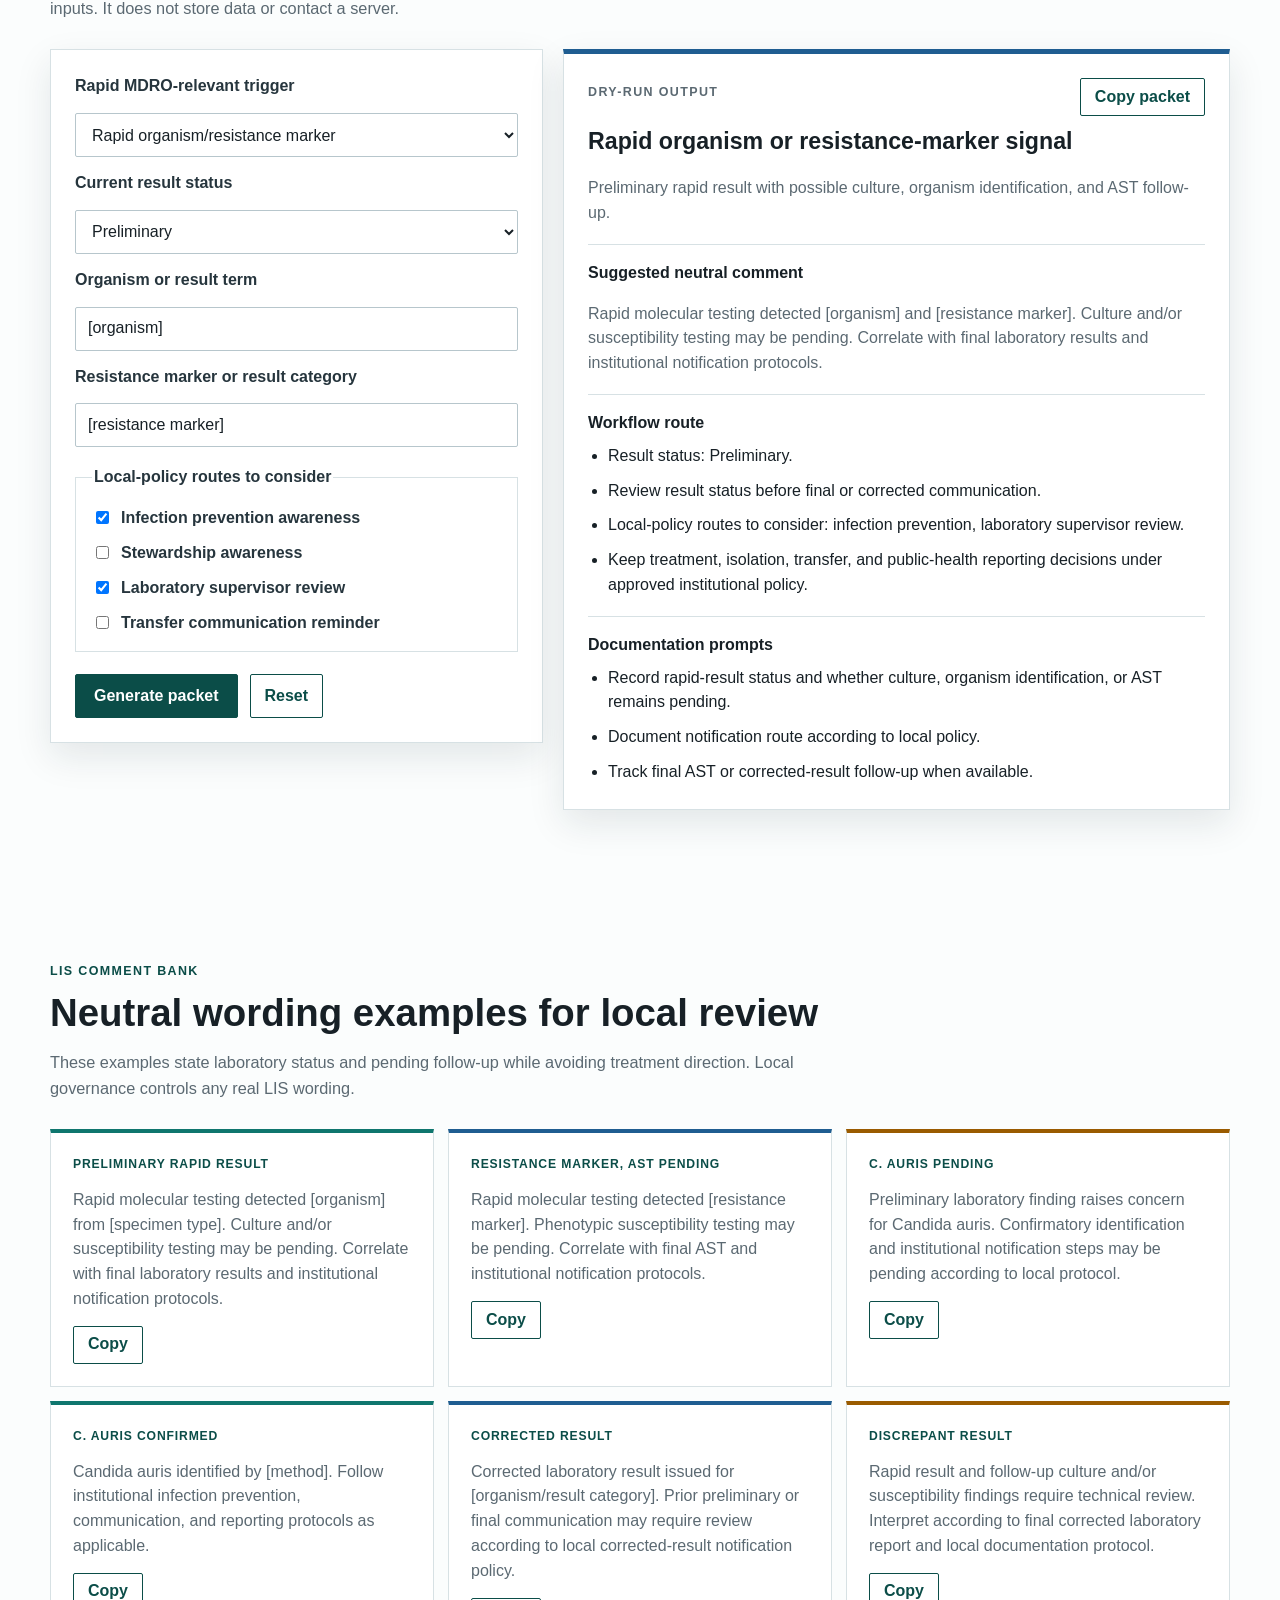
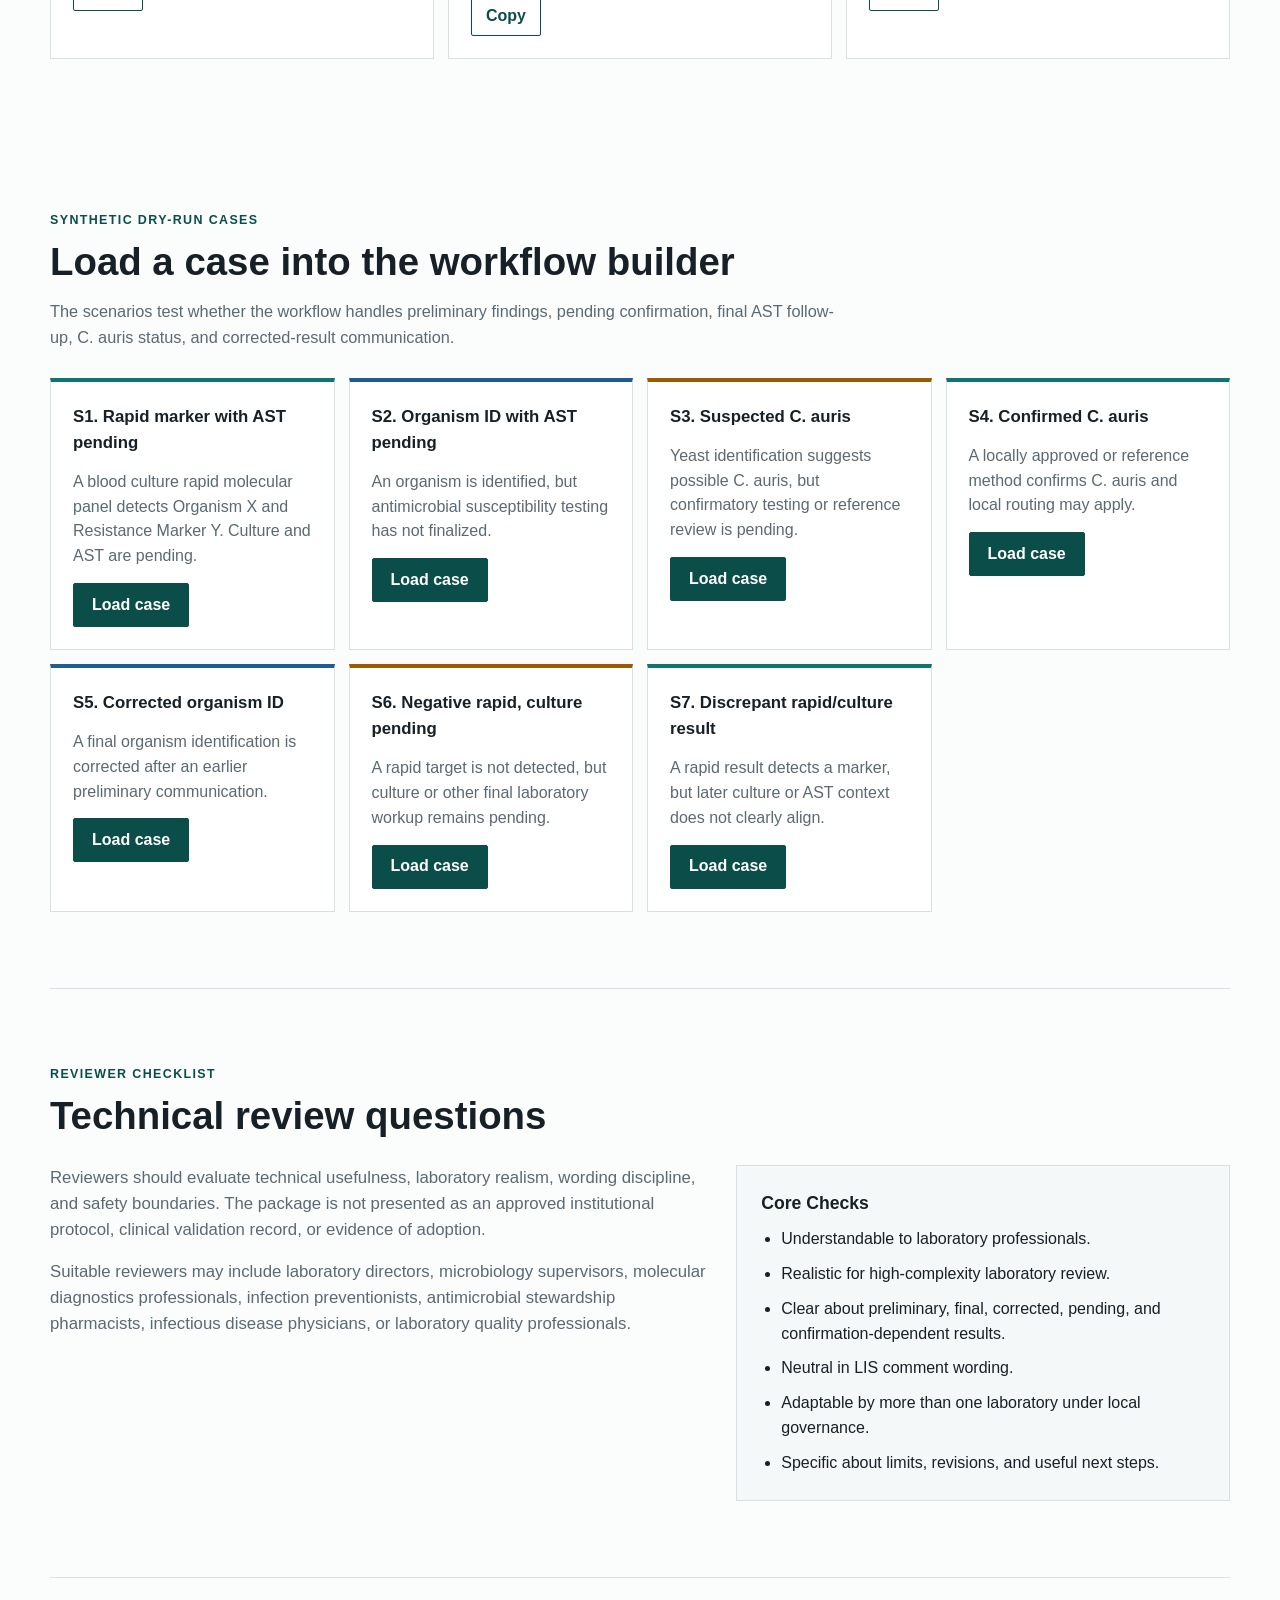
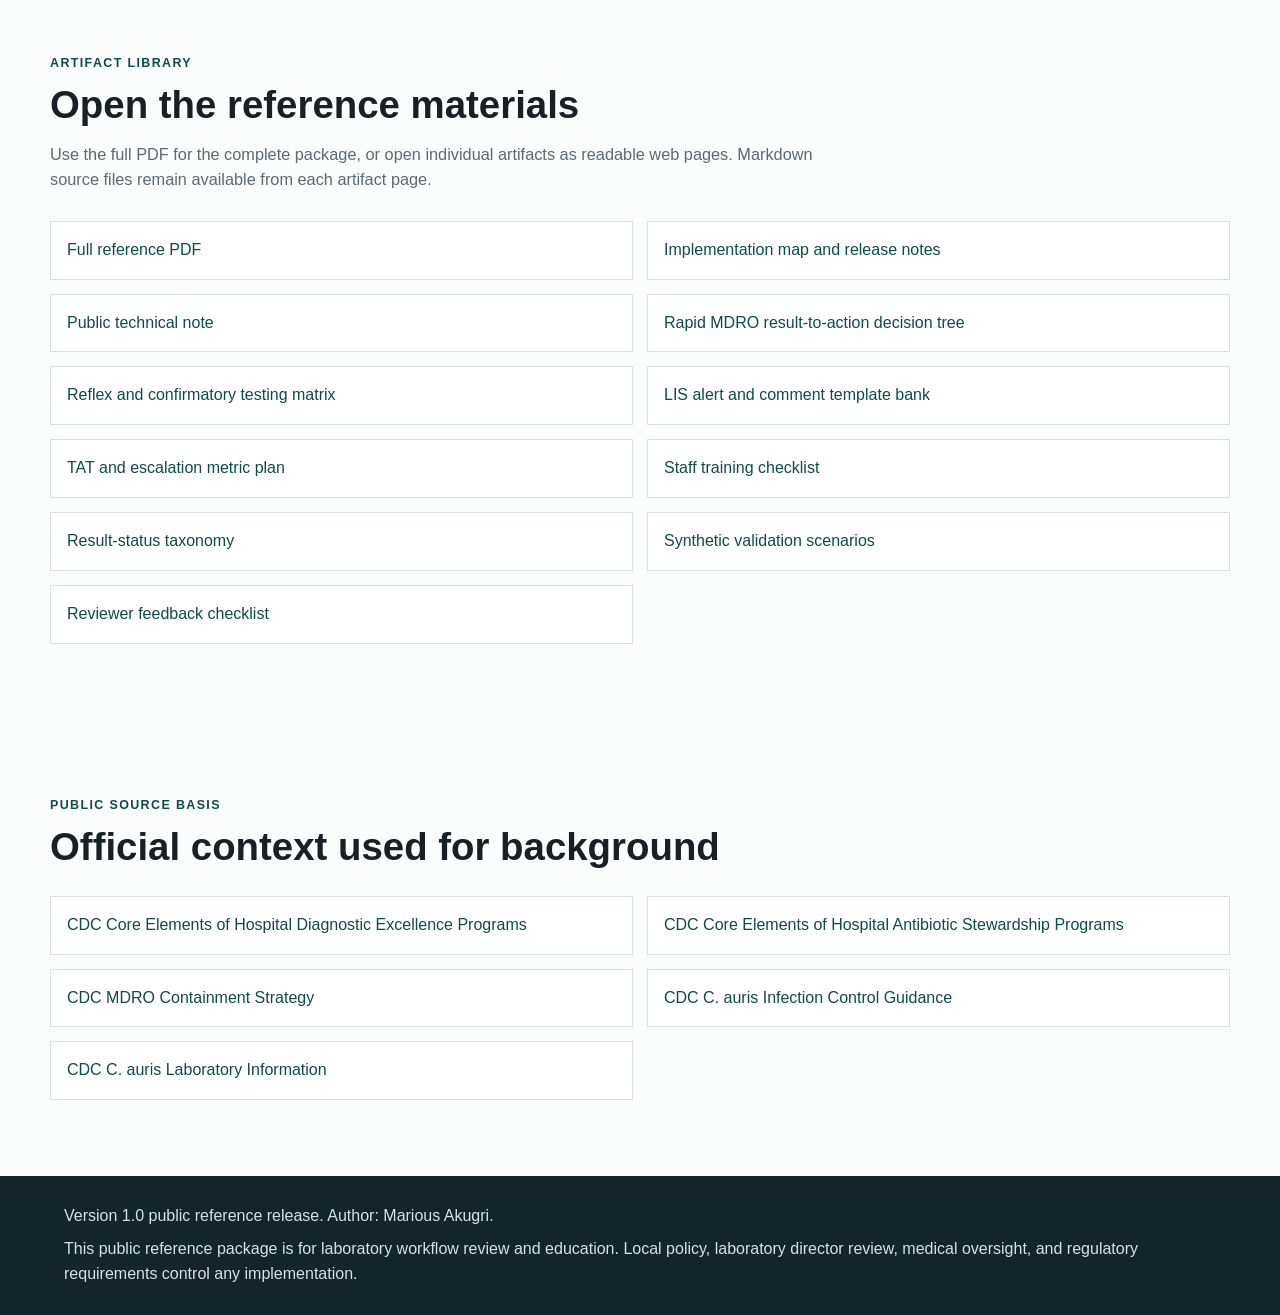
==== commit f1da0d33: "Tighten MDRO public site wording" ====
--- a/index.html
+++ b/index.html
@@ -66,7 +66,7 @@
       <article>
         <span>02</span>
         <strong>Dry-run safe</strong>
-        <p>Examples use placeholders and synthetic scenarios rather than patient or employer information.</p>
+        <p>Examples use adaptable terms and synthetic scenarios rather than patient or employer information.</p>
       </article>
       <article>
         <span>03</span>
@@ -142,7 +142,7 @@
             <option value="corrected">Corrected</option>
           </select>
 
-          <label for="organism">Organism or result placeholder</label>
+          <label for="organism">Organism or result term</label>
           <input id="organism" name="organism" type="text" value="[organism]" maxlength="80">
 
           <label for="marker">Resistance marker or result category</label>
